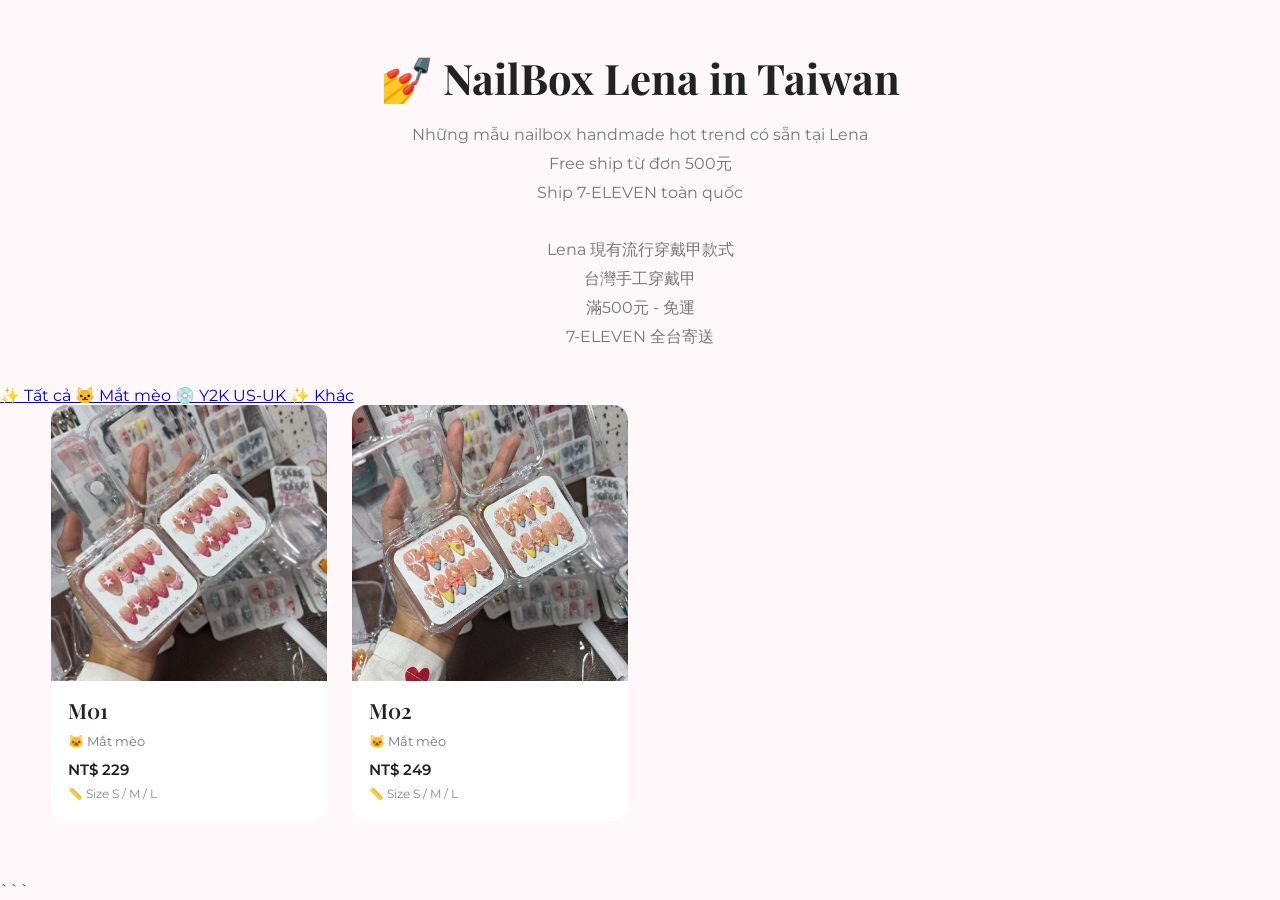
==== cat-eye.html @ f8b65bf6 "Them phan loai sp" ====
<!doctype html>
<html lang="vi">
  <head>
    <meta charset="UTF-8" />

    <meta name="viewport" content="width=device-width, initial-scale=1.0" />

    <title>🐱 NailBox Lena - Mắt mèo</title>

    <link rel="preconnect" href="https://fonts.googleapis.com" />

    <link rel="preconnect" href="https://fonts.gstatic.com" crossorigin />

    <link
      href="https://fonts.googleapis.com/css2?family=Montserrat:wght@400;500;600;700&family=Playfair+Display:wght@500;600;700&display=swap"
      rel="stylesheet"
    />

    <link rel="stylesheet" href="style.css" />
  </head>

  <body>
    <!-- HEADER -->

    <header>
      <h1>💅 NailBox Lena in Taiwan</h1>

      <p>
        Những mẫu nailbox handmade hot trend có sẵn tại Lena<br />

        Free ship từ đơn 500元<br />

        Ship 7-ELEVEN toàn quốc<br /><br />

        Lena 現有流行穿戴甲款式<br />

        台灣手工穿戴甲<br />

        滿500元 - 免運<br />

        7-ELEVEN 全台寄送
      </p>
    </header>

    <!-- CATEGORY BUTTONS -->

    <nav class="category-buttons">
      <a href="index.html" class="category-btn"> ✨ Tất cả </a>

      <a href="cat-eye.html" class="category-btn active"> 🐱 Mắt mèo </a>

      <a href="y2k.html" class="category-btn"> 💿 Y2K </a>

      <a href="us-uk.html" class="category-btn"> US-UK </a>

      <a href="other.html" class="category-btn"> ✨ Khác </a>
    </nav>

    <!-- PRODUCTS -->

    <main class="container">
      <div class="products">
        <!-- =========================
           MẪU MẮT MÈO 01
      ========================== -->

        <div
          class="product-card"
          onclick="
            openProduct(
              './IMAGE/1ST_20261001/AVAILABLE/CAT-EYE/m01.jpg',
              'M01',
              '🐱 Mắt mèo',
              'Size S / M / L',
              'NT$ 229',
            )
          "
        >
          <img src="./IMAGE/1ST_20261001/AVAILABLE/CAT-EYE/m01.jpg" alt="M01" />

          <div class="product-info">
            <h3>M01</h3>

            <p class="style">🐱 Mắt mèo</p>

            <p class="price">NT$ 229</p>

            <p class="size">📏 Size S / M / L</p>
          </div>
        </div>

        <!-- =========================
           THÊM MẪU MẮT MÈO Ở ĐÂY
      ========================== -->

        <div
          class="product-card"
          onclick="
            openProduct(
              './IMAGE/1ST_20261001/AVAILABLE/CAT-EYE/m02.jpg',
              'M02',
              '🐱 Mắt mèo',
              'Size S / M / L',
              'NT$ 249',
            )
          "
        >
          <img src="./IMAGE/1ST_20261001/AVAILABLE/CAT-EYE/m02.jpg" alt="M02" />

          <div class="product-info">
            <h3>M02</h3>

            <p class="style">🐱 Mắt mèo</p>

            <p class="price">NT$ 249</p>

            <p class="size">📏 Size S / M / L</p>
          </div>
        </div>
      </div>
    </main>

    <!-- POPUP -->

    <div class="modal" id="modal">
      <div class="detail-box">
        <span class="close" onclick="closeProduct()"> × </span>

        <div class="image-area">
          <img id="detailImage" class="detail-image" src="" alt="Nailbox" />
        </div>

        <div class="detail-info">
          <h2 id="detailName"></h2>

          <p id="detailStyle" class="detail-style"></p>

          <p id="detailPrice" class="detail-price"></p>

          <p id="detailSize" class="detail-size"></p>

          <p class="stock">🟢 Mẫu có sẵn tại shop - 現貨</p>

          <p class="description">
            💅 Nailbox handmade<br />

            💕 Free ship từ đơn 500元 - 滿 500元 - 免運<br />

            📦 7-ELEVEN 全台寄送<br />
          </p>

          <button class="order-button" onclick="orderProduct()">
            💕 Đặt mẫu này - 訂購這款
          </button>
        </div>
      </div>
    </div>

    <script src="script.js"></script>
  </body>
</html>
```
---- style.css ----
* {
  box-sizing: border-box;
  margin: 0;
  padding: 0;
}

body {
  font-family: "Montserrat", sans-serif;
  background: #fff8fb;
  color: #333;
}

/* =========================
   HEADER
========================= */

header {
  text-align: center;
  padding: 50px 20px 35px;
}

header h1 {
  font-family: "Playfair Display", serif;
  font-size: 42px;
  margin-bottom: 15px;
  color: #222;
}

header p {
  font-size: 16px;
  line-height: 1.8;
  color: #777;
}

/* =========================
   CONTAINER
========================= */

.container {
  width: 92%;
  max-width: 1400px;
  margin: 0 auto;
}

/* =========================
   PRODUCTS
========================= */

.products {
  display: grid;

  grid-template-columns: repeat(4, 1fr);

  gap: 25px;

  padding-bottom: 60px;
}

/* =========================
   PRODUCT CARD
========================= */

.product-card {
  background: white;

  border-radius: 15px;

  overflow: hidden;

  cursor: pointer;

  transition:
    transform 0.3s ease,
    box-shadow 0.3s ease;
}

.product-card:hover {
  transform: translateY(-6px);

  box-shadow: 0 10px 30px rgba(0, 0, 0, 0.08);
}

/* =========================
   PRODUCT IMAGE
   TỶ LỆ 1:1
========================= */

.product-card > img {
  width: 100%;

  aspect-ratio: 1 / 1;

  object-fit: cover;

  display: block;
}

/* =========================
   PRODUCT INFO
========================= */

.product-info {
  padding: 15px 17px 20px;
}

.product-info h3 {
  font-family: "Playfair Display", serif;

  font-size: 21px;

  font-weight: 600;

  margin-bottom: 8px;

  color: #222;
}

.product-info .style {
  font-size: 13px;

  color: #777;

  margin-bottom: 8px;

  line-height: 1.5;
}

.product-info .price {
  font-size: 15px;

  font-weight: 600;

  color: #222;

  margin-bottom: 7px;
}

.product-info .size {
  font-size: 12px;

  color: #888;
}

/* =========================
   MODAL
========================= */

.modal {
  display: none;

  position: fixed;

  z-index: 9999;

  left: 0;

  top: 0;

  width: 100%;

  height: 100%;

  background: rgba(0, 0, 0, 0.55);

  justify-content: center;

  align-items: center;

  padding: 20px;
}

/* =========================
   DETAIL BOX
========================= */

.detail-box {
  position: relative;

  width: 90%;

  max-width: 1100px;

  max-height: 90vh;

  overflow: auto;

  background: white;

  border-radius: 18px;

  padding: 35px;

  display: grid;

  grid-template-columns: 1fr 1fr;

  gap: 45px;

  align-items: center;
}

/* =========================
   CLOSE
========================= */

.close {
  position: absolute;

  top: 12px;

  right: 20px;

  font-size: 34px;

  line-height: 1;

  color: #555;

  cursor: pointer;

  z-index: 10;

  transition: 0.2s;
}

.close:hover {
  color: #000;

  transform: scale(1.1);
}

/* =========================
   DETAIL IMAGE
========================= */

.image-area {
  width: 100%;

  display: flex;

  justify-content: center;

  align-items: center;
}

.detail-image {
  width: 100%;

  max-width: 500px;

  height: 550px;

  object-fit: contain;

  display: block;

  border-radius: 10px;
}

/* =========================
   DETAIL INFO
========================= */

.detail-info {
  padding: 20px;
}

.detail-info h2 {
  font-family: "Playfair Display", serif;

  font-size: 38px;

  font-weight: 600;

  margin-bottom: 15px;

  color: #222;
}

.detail-style {
  font-size: 15px;

  color: #777;

  margin-bottom: 15px;
}

.detail-price {
  font-size: 24px;

  font-weight: 700;

  color: #222;

  margin-bottom: 12px;
}

.detail-size {
  font-size: 14px;

  color: #777;

  margin-bottom: 15px;
}

.stock {
  font-size: 14px;

  color: #388e3c;

  margin-bottom: 20px;
}

.description {
  font-size: 14px;

  line-height: 2;

  color: #666;

  margin-bottom: 25px;
}

/* =========================
   ORDER BUTTON
========================= */

.order-button {
  border: none;

  background: #222;

  color: white;

  padding: 14px 28px;

  border-radius: 30px;

  font-family: "Montserrat", sans-serif;

  font-size: 14px;

  cursor: pointer;

  transition: 0.3s;
}

.order-button:hover {
  background: #555;

  transform: translateY(-2px);
}

/* =========================
   TABLET
========================= */

@media (max-width: 1000px) {
  .products {
    grid-template-columns: repeat(3, 1fr);

    gap: 20px;
  }
}

/* =========================
   MOBILE
========================= */

@media (max-width: 700px) {
  header {
    padding: 35px 15px 25px;
  }

  header h1 {
    font-size: 32px;
  }

  header p {
    font-size: 13px;
  }

  .container {
    width: 94%;
  }

  .products {
    grid-template-columns: repeat(2, 1fr);

    gap: 15px;
  }

  .product-info {
    padding: 12px 13px 16px;
  }

  .product-info h3 {
    font-size: 18px;
  }

  .product-info .style {
    font-size: 12px;
  }

  .product-info .price {
    font-size: 14px;
  }

  .product-info .size {
    font-size: 11px;
  }

  /* POPUP */

  .detail-box {
    width: 94%;

    max-height: 92vh;

    padding: 25px 18px;

    grid-template-columns: 1fr;

    gap: 10px;
  }

  .detail-image {
    height: 350px;

    max-width: 100%;
  }

  .detail-info {
    padding: 10px;
  }

  .detail-info h2 {
    font-size: 30px;
  }
}

/* =========================
   SMALL MOBILE
========================= */

@media (max-width: 450px) {
  .products {
    grid-template-columns: 1fr 1fr;

    gap: 12px;
  }

  .product-info h3 {
    font-size: 17px;
  }

  .product-info .style {
    font-size: 11px;
  }

  .product-info .size {
    font-size: 11px;
  }

  .detail-image {
    height: 300px;
  }
}
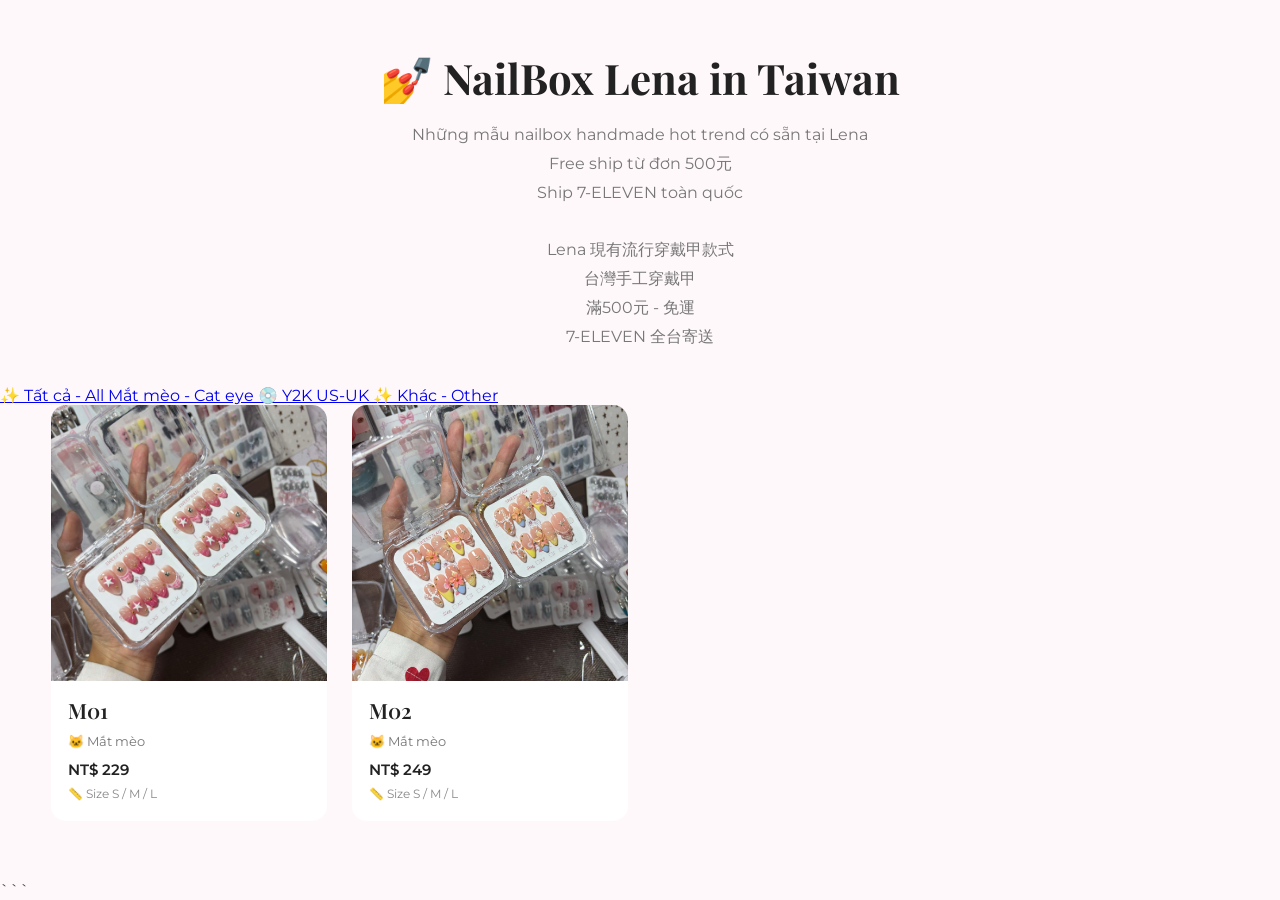
==== commit d4bb7f03: "Fix categories" ====
--- a/cat-eye.html
+++ b/cat-eye.html
@@ -45,15 +45,15 @@
     <!-- CATEGORY BUTTONS -->
 
     <nav class="category-buttons">
-      <a href="index.html" class="category-btn"> ✨ Tất cả </a>
+      <a href="index.html" class="category-btn"> ✨ Tất cả - All </a>
 
-      <a href="cat-eye.html" class="category-btn active"> 🐱 Mắt mèo </a>
+      <a href="cat-eye.html" class="category-btn active"> Mắt mèo - Cat eye </a>
 
       <a href="y2k.html" class="category-btn"> 💿 Y2K </a>
 
       <a href="us-uk.html" class="category-btn"> US-UK </a>
 
-      <a href="other.html" class="category-btn"> ✨ Khác </a>
+      <a href="other.html" class="category-btn"> ✨ Khác - Other </a>
     </nav>
 
     <!-- PRODUCTS -->
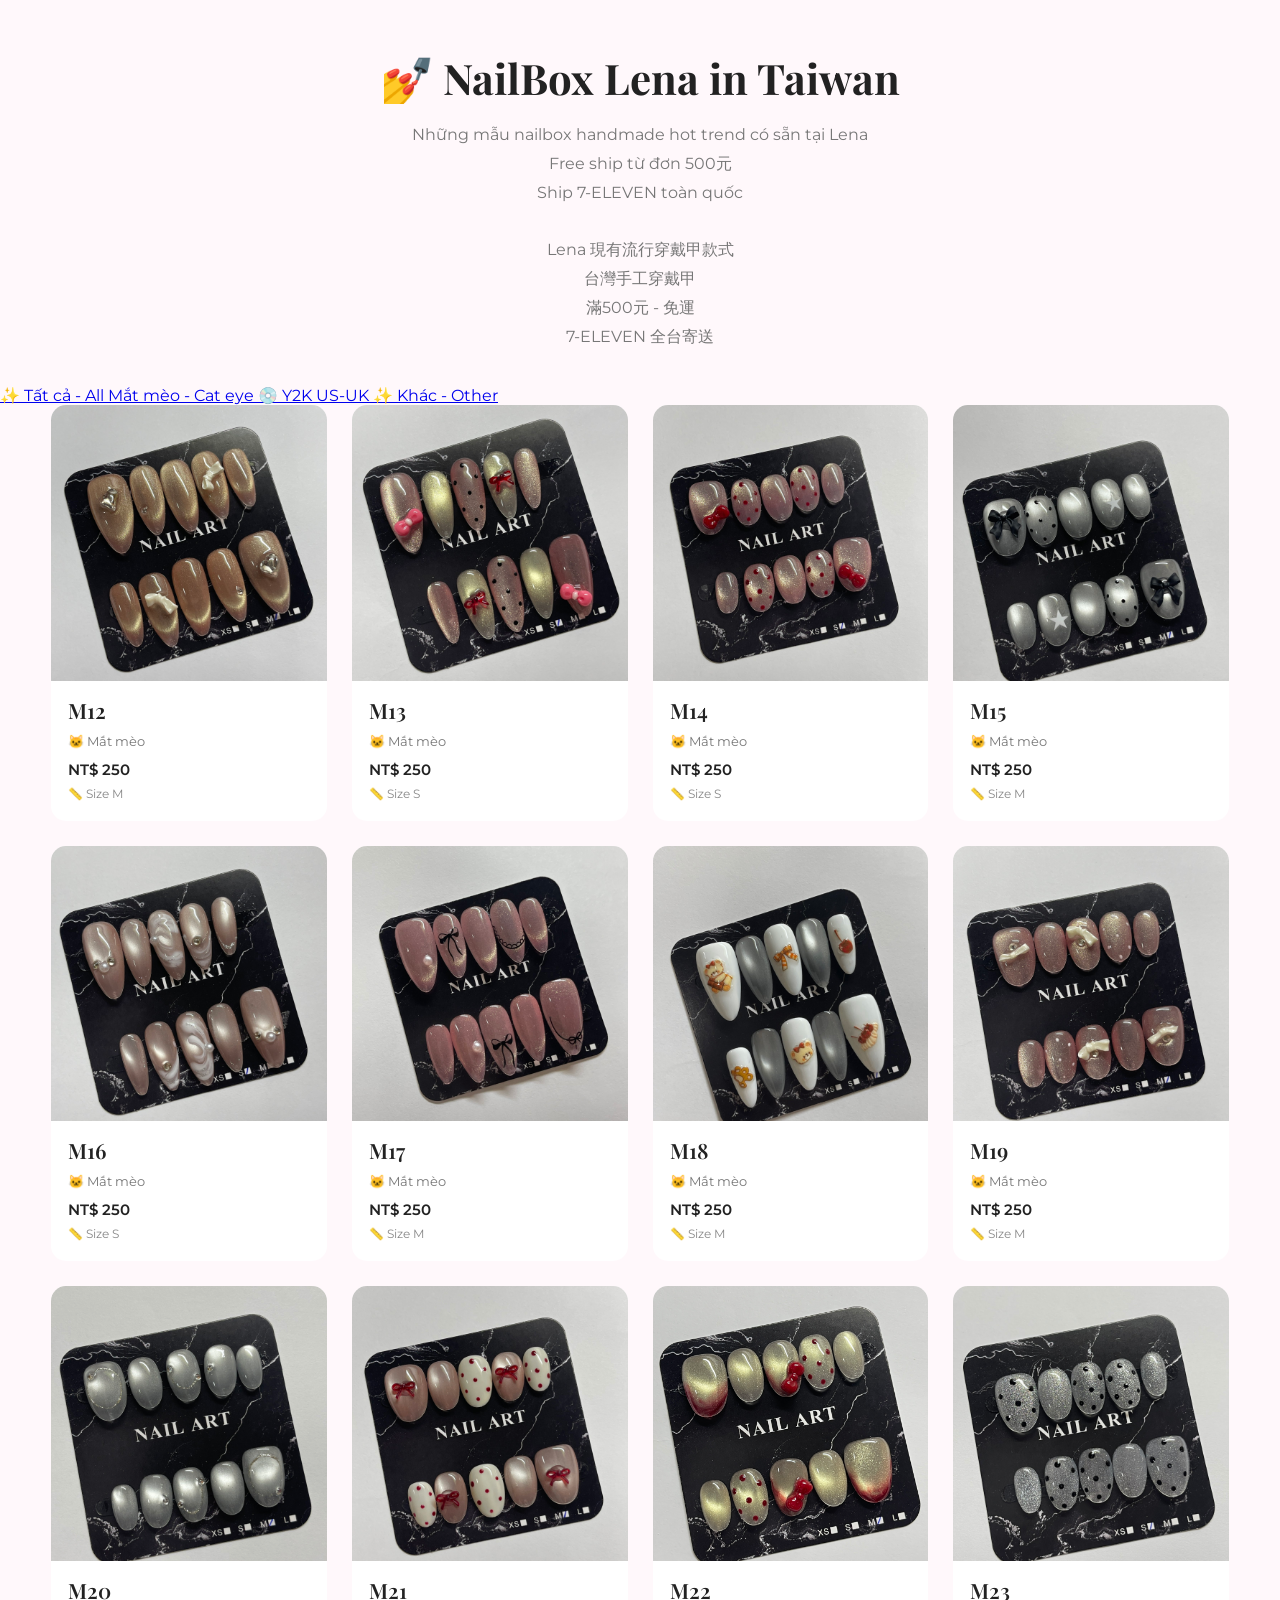
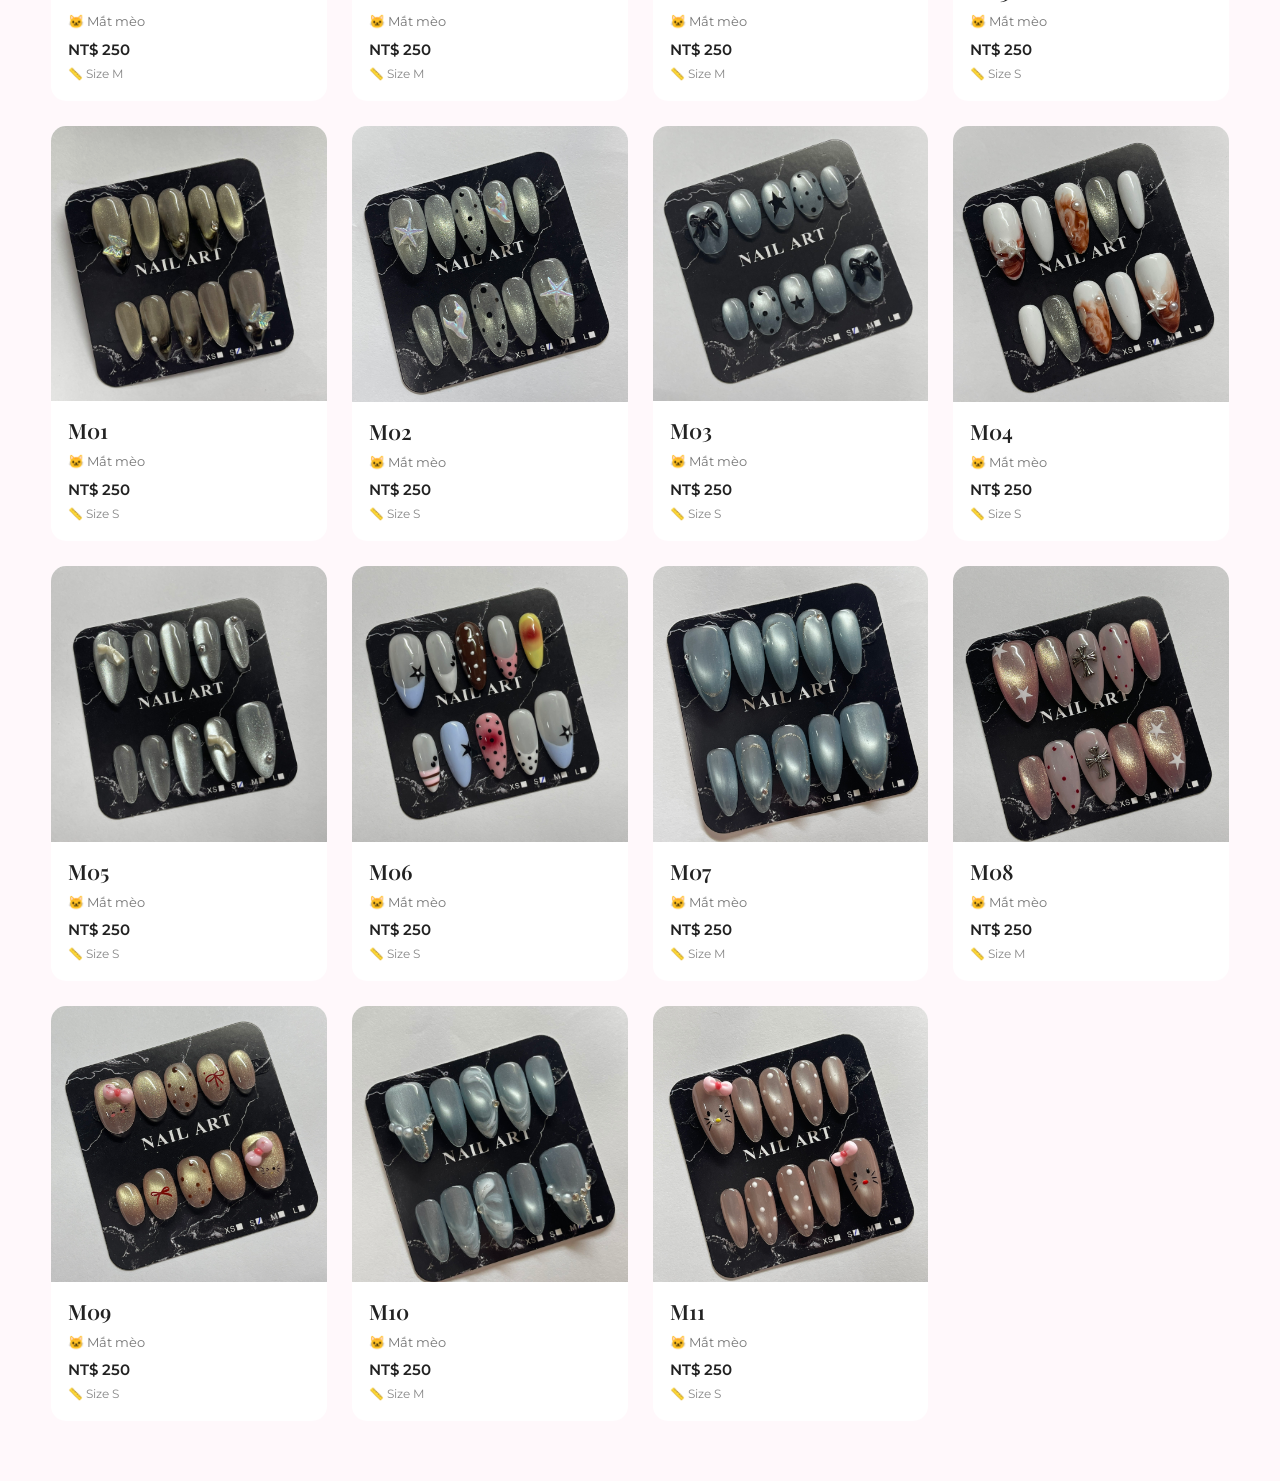
==== commit f436dfc6: "nail lan 1" ====
--- a/cat-eye.html
+++ b/cat-eye.html
@@ -16,7 +16,7 @@
       rel="stylesheet"
     />
 
-    <link rel="stylesheet" href="style.css" />
+    <link rel="stylesheet" href="./style.css" />
   </head>
 
   <body>
@@ -68,11 +68,311 @@
           class="product-card"
           onclick="
             openProduct(
+              './IMAGE/1ST_20261001/AVAILABLE/CAT-EYE/m12.jpg',
+              'M12',
+              '🐱 Mắt mèo',
+              'Size M',
+              'NT$ 250',
+            )
+          "
+        >
+          <img src="./IMAGE/1ST_20261001/AVAILABLE/CAT-EYE/m12.jpg" alt="M12" />
+
+          <div class="product-info">
+            <h3>M12</h3>
+
+            <p class="style">🐱 Mắt mèo</p>
+
+            <p class="price">NT$ 250</p>
+
+            <p class="size">📏 Size M</p>
+          </div>
+        </div>
+
+        <div
+          class="product-card"
+          onclick="
+            openProduct(
+              './IMAGE/1ST_20261001/AVAILABLE/CAT-EYE/m13.jpg',
+              'M13',
+              '🐱 Mắt mèo',
+              'Size S',
+              'NT$ 250',
+            )
+          "
+        >
+          <img src="./IMAGE/1ST_20261001/AVAILABLE/CAT-EYE/m13.jpg" alt="M13" />
+
+          <div class="product-info">
+            <h3>M13</h3>
+
+            <p class="style">🐱 Mắt mèo</p>
+
+            <p class="price">NT$ 250</p>
+
+            <p class="size">📏 Size S</p>
+          </div>
+        </div>
+
+        <div
+          class="product-card"
+          onclick="
+            openProduct(
+              './IMAGE/1ST_20261001/AVAILABLE/CAT-EYE/m14.jpg',
+              'M14',
+              '🐱 Mắt mèo',
+              'Size S',
+              'NT$ 250',
+            )
+          "
+        >
+          <img src="./IMAGE/1ST_20261001/AVAILABLE/CAT-EYE/m14.jpg" alt="M14" />
+
+          <div class="product-info">
+            <h3>M14</h3>
+
+            <p class="style">🐱 Mắt mèo</p>
+
+            <p class="price">NT$ 250</p>
+
+            <p class="size">📏 Size S</p>
+          </div>
+        </div>
+
+        <div
+          class="product-card"
+          onclick="
+            openProduct(
+              './IMAGE/1ST_20261001/AVAILABLE/CAT-EYE/m15.jpg',
+              'M15',
+              '🐱 Mắt mèo',
+              'Size M',
+              'NT$ 250',
+            )
+          "
+        >
+          <img src="./IMAGE/1ST_20261001/AVAILABLE/CAT-EYE/m15.jpg" alt="M15" />
+
+          <div class="product-info">
+            <h3>M15</h3>
+
+            <p class="style">🐱 Mắt mèo</p>
+
+            <p class="price">NT$ 250</p>
+
+            <p class="size">📏 Size M</p>
+          </div>
+        </div>
+
+        <div
+          class="product-card"
+          onclick="
+            openProduct(
+              './IMAGE/1ST_20261001/AVAILABLE/CAT-EYE/m16.jpg',
+              'M16',
+              '🐱 Mắt mèo',
+              'Size S',
+              'NT$ 250',
+            )
+          "
+        >
+          <img src="./IMAGE/1ST_20261001/AVAILABLE/CAT-EYE/m16.jpg" alt="M16" />
+
+          <div class="product-info">
+            <h3>M16</h3>
+
+            <p class="style">🐱 Mắt mèo</p>
+
+            <p class="price">NT$ 250</p>
+
+            <p class="size">📏 Size S</p>
+          </div>
+        </div>
+
+        <div
+          class="product-card"
+          onclick="
+            openProduct(
+              './IMAGE/1ST_20261001/AVAILABLE/CAT-EYE/m17.jpg',
+              'M17',
+              '🐱 Mắt mèo',
+              'Size M',
+              'NT$ 250',
+            )
+          "
+        >
+          <img src="./IMAGE/1ST_20261001/AVAILABLE/CAT-EYE/m17.jpg" alt="M17" />
+
+          <div class="product-info">
+            <h3>M17</h3>
+
+            <p class="style">🐱 Mắt mèo</p>
+
+            <p class="price">NT$ 250</p>
+
+            <p class="size">📏 Size M</p>
+          </div>
+        </div>
+
+        <div
+          class="product-card"
+          onclick="
+            openProduct(
+              './IMAGE/1ST_20261001/AVAILABLE/CAT-EYE/m18.jpg',
+              'M18',
+              '🐱 Mắt mèo',
+              'Size M',
+              'NT$ 250',
+            )
+          "
+        >
+          <img src="./IMAGE/1ST_20261001/AVAILABLE/CAT-EYE/m18.jpg" alt="M18" />
+
+          <div class="product-info">
+            <h3>M18</h3>
+
+            <p class="style">🐱 Mắt mèo</p>
+
+            <p class="price">NT$ 250</p>
+
+            <p class="size">📏 Size M</p>
+          </div>
+        </div>
+
+        <div
+          class="product-card"
+          onclick="
+            openProduct(
+              './IMAGE/1ST_20261001/AVAILABLE/CAT-EYE/m19.jpg',
+              'M19',
+              '🐱 Mắt mèo',
+              'Size M',
+              'NT$ 250',
+            )
+          "
+        >
+          <img src="./IMAGE/1ST_20261001/AVAILABLE/CAT-EYE/m19.jpg" alt="M19" />
+
+          <div class="product-info">
+            <h3>M19</h3>
+
+            <p class="style">🐱 Mắt mèo</p>
+
+            <p class="price">NT$ 250</p>
+
+            <p class="size">📏 Size M</p>
+          </div>
+        </div>
+
+        <div
+          class="product-card"
+          onclick="
+            openProduct(
+              './IMAGE/1ST_20261001/AVAILABLE/CAT-EYE/m20.jpg',
+              'M20',
+              '🐱 Mắt mèo',
+              'Size M',
+              'NT$ 250',
+            )
+          "
+        >
+          <img src="./IMAGE/1ST_20261001/AVAILABLE/CAT-EYE/m20.jpg" alt="M20" />
+
+          <div class="product-info">
+            <h3>M20</h3>
+
+            <p class="style">🐱 Mắt mèo</p>
+
+            <p class="price">NT$ 250</p>
+
+            <p class="size">📏 Size M</p>
+          </div>
+        </div>
+
+        <div
+          class="product-card"
+          onclick="
+            openProduct(
+              './IMAGE/1ST_20261001/AVAILABLE/CAT-EYE/m21.jpg',
+              'M21',
+              '🐱 Mắt mèo',
+              'Size M',
+              'NT$ 250',
+            )
+          "
+        >
+          <img src="./IMAGE/1ST_20261001/AVAILABLE/CAT-EYE/m21.jpg" alt="M21" />
+
+          <div class="product-info">
+            <h3>M21</h3>
+
+            <p class="style">🐱 Mắt mèo</p>
+
+            <p class="price">NT$ 250</p>
+
+            <p class="size">📏 Size M</p>
+          </div>
+        </div>
+
+        <div
+          class="product-card"
+          onclick="
+            openProduct(
+              './IMAGE/1ST_20261001/AVAILABLE/CAT-EYE/m22.jpg',
+              'M22',
+              '🐱 Mắt mèo',
+              'Size M',
+              'NT$ 250',
+            )
+          "
+        >
+          <img src="./IMAGE/1ST_20261001/AVAILABLE/CAT-EYE/m22.jpg" alt="M22" />
+
+          <div class="product-info">
+            <h3>M22</h3>
+
+            <p class="style">🐱 Mắt mèo</p>
+
+            <p class="price">NT$ 250</p>
+
+            <p class="size">📏 Size M</p>
+          </div>
+        </div>
+
+        <div
+          class="product-card"
+          onclick="
+            openProduct(
+              './IMAGE/1ST_20261001/AVAILABLE/CAT-EYE/m23.jpg',
+              'M23',
+              '🐱 Mắt mèo',
+              'Size S',
+              'NT$ 250',
+            )
+          "
+        >
+          <img src="./IMAGE/1ST_20261001/AVAILABLE/CAT-EYE/m23.jpg" alt="M23" />
+
+          <div class="product-info">
+            <h3>M23</h3>
+
+            <p class="style">🐱 Mắt mèo</p>
+
+            <p class="price">NT$ 250</p>
+
+            <p class="size">📏 Size S</p>
+          </div>
+        </div>
+
+        <div
+          class="product-card"
+          onclick="
+            openProduct(
               './IMAGE/1ST_20261001/AVAILABLE/CAT-EYE/m01.jpg',
               'M01',
               '🐱 Mắt mèo',
-              'Size S / M / L',
-              'NT$ 229',
+              'Size S',
+              'NT$ 250',
             )
           "
         >
@@ -83,40 +383,264 @@
 
             <p class="style">🐱 Mắt mèo</p>
 
-            <p class="price">NT$ 229</p>
-
-            <p class="size">📏 Size S / M / L</p>
-          </div>
-        </div>
-
+            <p class="price">NT$ 250</p>
+
+            <p class="size">📏 Size S</p>
+          </div>
+        </div>
+
+        <div
+          class="product-card"
+          onclick="
+            openProduct(
+              './IMAGE/1ST_20261001/AVAILABLE/CAT-EYE/m02.jpg',
+              'M02',
+              '🐱 Mắt mèo',
+              'Size S',
+              'NT$ 250',
+            )
+          "
+        >
+          <img src="./IMAGE/1ST_20261001/AVAILABLE/CAT-EYE/m02.jpg" alt="M02" />
+
+          <div class="product-info">
+            <h3>M02</h3>
+
+            <p class="style">🐱 Mắt mèo</p>
+
+            <p class="price">NT$ 250</p>
+
+            <p class="size">📏 Size S</p>
+          </div>
+        </div>
+
+        <div
+          class="product-card"
+          onclick="
+            openProduct(
+              './IMAGE/1ST_20261001/AVAILABLE/CAT-EYE/m03.jpg',
+              'M03',
+              '🐱 Mắt mèo',
+              'Size S',
+              'NT$ 250',
+            )
+          "
+        >
+          <img src="./IMAGE/1ST_20261001/AVAILABLE/CAT-EYE/m03.jpg" alt="M03" />
+
+          <div class="product-info">
+            <h3>M03</h3>
+
+            <p class="style">🐱 Mắt mèo</p>
+
+            <p class="price">NT$ 250</p>
+
+            <p class="size">📏 Size S</p>
+          </div>
+        </div>
+
+        <div
+          class="product-card"
+          onclick="
+            openProduct(
+              './IMAGE/1ST_20261001/AVAILABLE/CAT-EYE/m04.jpg',
+              'M04',
+              '🐱 Mắt mèo',
+              'Size S',
+              'NT$ 250',
+            )
+          "
+        >
+          <img src="./IMAGE/1ST_20261001/AVAILABLE/CAT-EYE/m04.jpg" alt="M04" />
+
+          <div class="product-info">
+            <h3>M04</h3>
+
+            <p class="style">🐱 Mắt mèo</p>
+
+            <p class="price">NT$ 250</p>
+
+            <p class="size">📏 Size S</p>
+          </div>
+        </div>
+
+        <div
+          class="product-card"
+          onclick="
+            openProduct(
+              './IMAGE/1ST_20261001/AVAILABLE/CAT-EYE/m05.jpg',
+              'M05',
+              '🐱 Mắt mèo',
+              'Size S',
+              'NT$ 250',
+            )
+          "
+        >
+          <img src="./IMAGE/1ST_20261001/AVAILABLE/CAT-EYE/m05.jpg" alt="M05" />
+
+          <div class="product-info">
+            <h3>M05</h3>
+
+            <p class="style">🐱 Mắt mèo</p>
+
+            <p class="price">NT$ 250</p>
+
+            <p class="size">📏 Size S</p>
+          </div>
+        </div>
+
+        <div
+          class="product-card"
+          onclick="
+            openProduct(
+              './IMAGE/1ST_20261001/AVAILABLE/CAT-EYE/m06.jpg',
+              'M06',
+              '🐱 Mắt mèo',
+              'Size S ',
+              'NT$ 250',
+            )
+          "
+        >
+          <img src="./IMAGE/1ST_20261001/AVAILABLE/CAT-EYE/m06.jpg" alt="M06" />
+
+          <div class="product-info">
+            <h3>M06</h3>
+
+            <p class="style">🐱 Mắt mèo</p>
+
+            <p class="price">NT$ 250</p>
+
+            <p class="size">📏 Size S</p>
+          </div>
+        </div>
+
+        <div
+          class="product-card"
+          onclick="
+            openProduct(
+              './IMAGE/1ST_20261001/AVAILABLE/CAT-EYE/m07.jpg',
+              'M07',
+              '🐱 Mắt mèo',
+              'Size M',
+              'NT$ 250',
+            )
+          "
+        >
+          <img src="./IMAGE/1ST_20261001/AVAILABLE/CAT-EYE/m07.jpg" alt="M07" />
+
+          <div class="product-info">
+            <h3>M07</h3>
+
+            <p class="style">🐱 Mắt mèo</p>
+
+            <p class="price">NT$ 250</p>
+
+            <p class="size">📏 Size M</p>
+          </div>
+        </div>
+
+        <div
+          class="product-card"
+          onclick="
+            openProduct(
+              './IMAGE/1ST_20261001/AVAILABLE/CAT-EYE/m08.jpg',
+              'M08',
+              '🐱 Mắt mèo',
+              'Size M',
+              'NT$ 250',
+            )
+          "
+        >
+          <img src="./IMAGE/1ST_20261001/AVAILABLE/CAT-EYE/m08.jpg" alt="M08" />
+
+          <div class="product-info">
+            <h3>M08</h3>
+
+            <p class="style">🐱 Mắt mèo</p>
+
+            <p class="price">NT$ 250</p>
+
+            <p class="size">📏 Size M</p>
+          </div>
+        </div>
+
+        <div
+          class="product-card"
+          onclick="
+            openProduct(
+              './IMAGE/1ST_20261001/AVAILABLE/CAT-EYE/m09.jpg',
+              'M09',
+              '🐱 Mắt mèo',
+              'Size S',
+              'NT$ 250',
+            )
+          "
+        >
+          <img src="./IMAGE/1ST_20261001/AVAILABLE/CAT-EYE/m09.jpg" alt="M09" />
+
+          <div class="product-info">
+            <h3>M09</h3>
+
+            <p class="style">🐱 Mắt mèo</p>
+
+            <p class="price">NT$ 250</p>
+
+            <p class="size">📏 Size S</p>
+          </div>
+        </div>
+
+        <div
+          class="product-card"
+          onclick="
+            openProduct(
+              './IMAGE/1ST_20261001/AVAILABLE/CAT-EYE/m10.jpg',
+              'M10',
+              '🐱 Mắt mèo',
+              'Size M',
+              'NT$ 250',
+            )
+          "
+        >
+          <img src="./IMAGE/1ST_20261001/AVAILABLE/CAT-EYE/m10.jpg" alt="M10" />
+
+          <div class="product-info">
+            <h3>M10</h3>
+
+            <p class="style">🐱 Mắt mèo</p>
+
+            <p class="price">NT$ 250</p>
+
+            <p class="size">📏 Size M</p>
+          </div>
+        </div>
+
+        <div
+          class="product-card"
+          onclick="
+            openProduct(
+              './IMAGE/1ST_20261001/AVAILABLE/CAT-EYE/m11.jpg',
+              'M11',
+              '🐱 Mắt mèo',
+              'Size S',
+              'NT$ 250',
+            )
+          "
+        >
+          <img src="./IMAGE/1ST_20261001/AVAILABLE/CAT-EYE/m11.jpg" alt="M11" />
+
+          <div class="product-info">
+            <h3>M11</h3>
+
+            <p class="style">🐱 Mắt mèo</p>
+
+            <p class="price">NT$ 250</p>
+
+            <p class="size">📏 Size S</p>
+          </div>
+        </div>
         <!-- =========================
            THÊM MẪU MẮT MÈO Ở ĐÂY
       ========================== -->
-
-        <div
-          class="product-card"
-          onclick="
-            openProduct(
-              './IMAGE/1ST_20261001/AVAILABLE/CAT-EYE/m02.jpg',
-              'M02',
-              '🐱 Mắt mèo',
-              'Size S / M / L',
-              'NT$ 249',
-            )
-          "
-        >
-          <img src="./IMAGE/1ST_20261001/AVAILABLE/CAT-EYE/m02.jpg" alt="M02" />
-
-          <div class="product-info">
-            <h3>M02</h3>
-
-            <p class="style">🐱 Mắt mèo</p>
-
-            <p class="price">NT$ 249</p>
-
-            <p class="size">📏 Size S / M / L</p>
-          </div>
-        </div>
       </div>
     </main>
 
@@ -156,7 +680,6 @@
       </div>
     </div>
 
-    <script src="script.js"></script>
+    <script src="./script.js"></script>
   </body>
 </html>
-```
